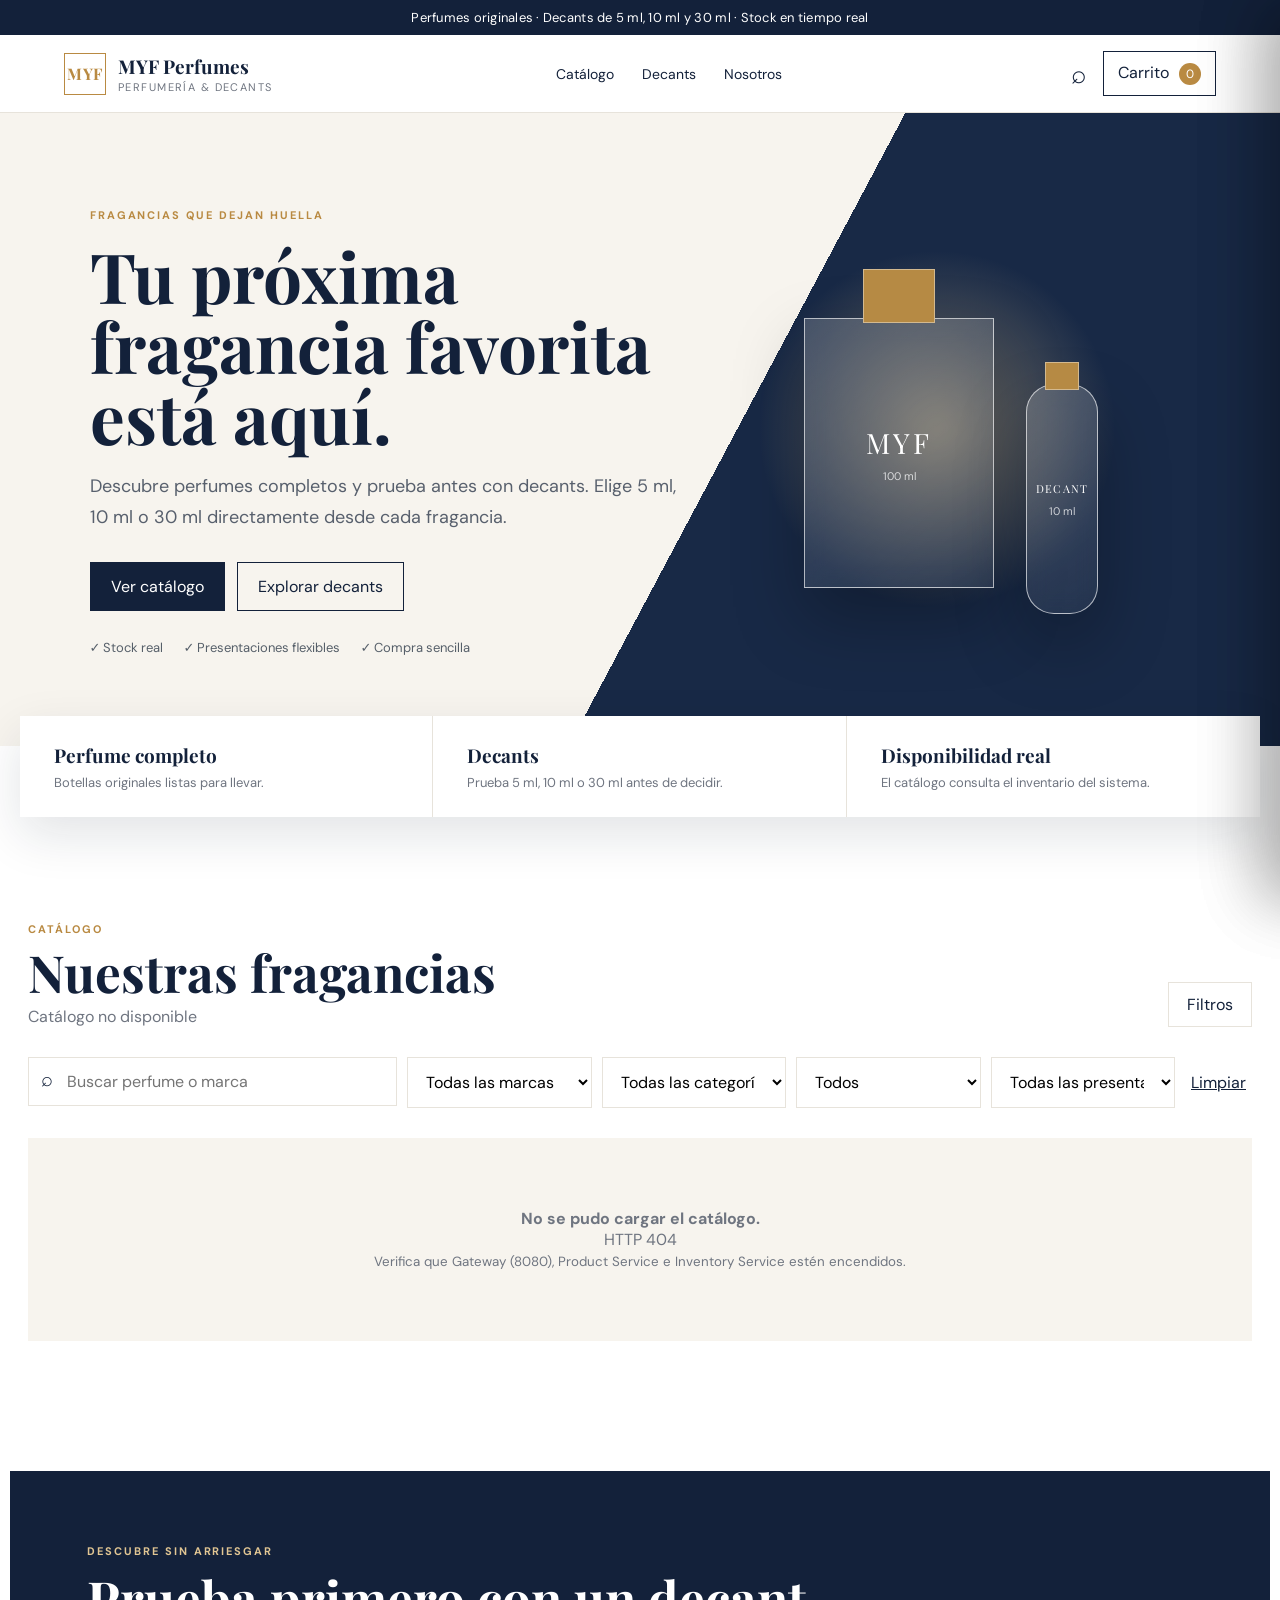
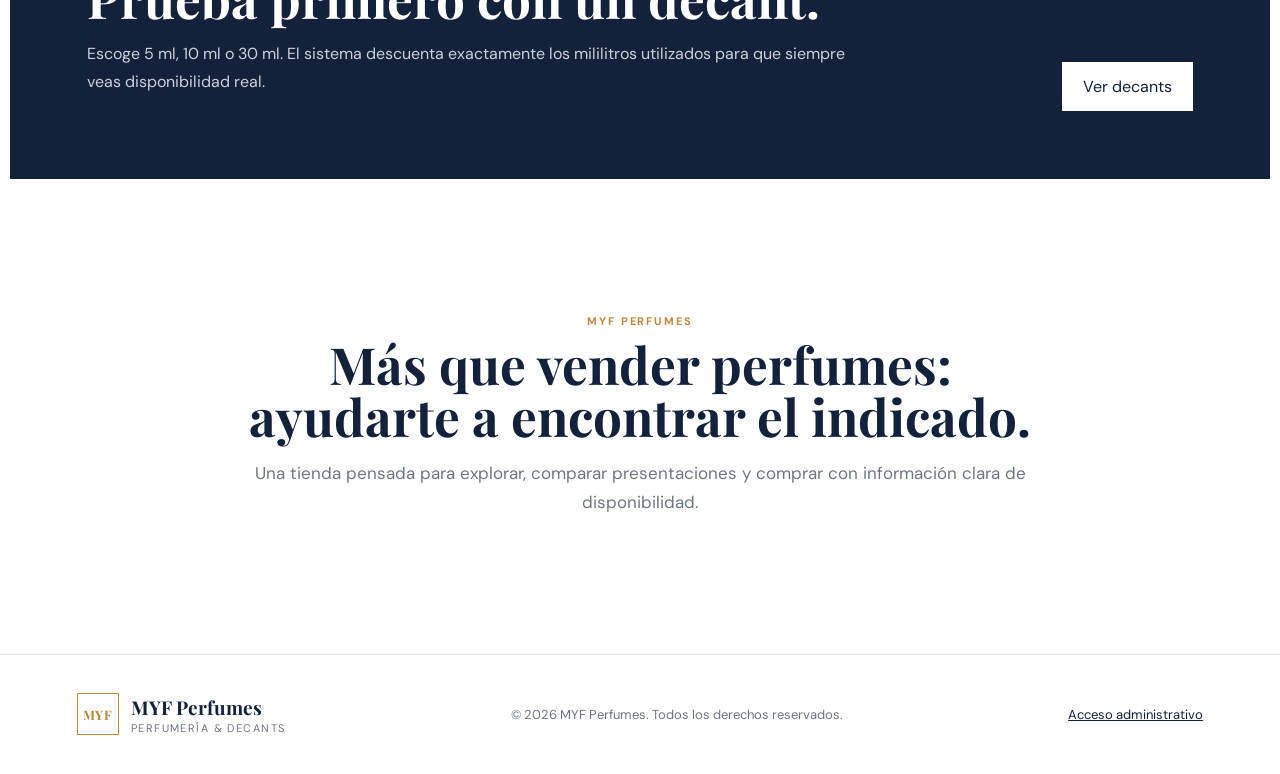
==== frontend/index.html @ 6dc984df "subir sistema MYFperfumeria" ====
<!doctype html>
<html lang="es">
<head>
  <meta charset="utf-8">
  <meta name="viewport" content="width=device-width,initial-scale=1">
  <meta name="description" content="MYF Perfumes - perfumes árabes, diseñador y decants de 5 ml, 10 ml y 30 ml.">
  <title>MYF Perfumes | Tienda</title>
  <link rel="preconnect" href="https://fonts.googleapis.com">
  <link rel="preconnect" href="https://fonts.gstatic.com" crossorigin>
  <link href="https://fonts.googleapis.com/css2?family=DM+Sans:wght@400;500;600;700&family=Playfair+Display:wght@600;700&display=swap" rel="stylesheet">
  <link rel="stylesheet" href="store.css">
</head>
<body>
<div class="announce">Perfumes originales · Decants de 5 ml, 10 ml y 30 ml · Stock en tiempo real</div>
<header class="site-header">
  <a class="brand" href="#top"><span class="brand-mark">MYF</span><span><b>MYF Perfumes</b><small>Perfumería & Decants</small></span></a>
  <nav class="desktop-nav"><a href="#catalogo">Catálogo</a><a href="#decants">Decants</a><a href="#nosotros">Nosotros</a></nav>
  <div class="header-actions">
    <button class="icon-button" id="openSearch" aria-label="Buscar">⌕</button>
    <button class="cart-button" id="openCart">Carrito <span id="cartCount">0</span></button>
  </div>
</header>

<main id="top">
  <section class="hero">
    <div class="hero-copy">
      <span class="eyebrow">Fragancias que dejan huella</span>
      <h1>Tu próxima fragancia favorita está aquí.</h1>
      <p>Descubre perfumes completos y prueba antes con decants. Elige 5 ml, 10 ml o 30 ml directamente desde cada fragancia.</p>
      <div class="hero-actions"><a class="btn primary" href="#catalogo">Ver catálogo</a><a class="btn secondary" href="#decants">Explorar decants</a></div>
      <div class="hero-points"><span>✓ Stock real</span><span>✓ Presentaciones flexibles</span><span>✓ Compra sencilla</span></div>
    </div>
    <div class="hero-art" aria-hidden="true">
      <div class="bottle bottle-one"><span>MYF</span><i>100 ml</i></div>
      <div class="bottle bottle-two"><span>DECANT</span><i>10 ml</i></div>
      <div class="glow"></div>
    </div>
  </section>

  <section class="benefits">
    <article><b>Perfume completo</b><span>Botellas originales listas para llevar.</span></article>
    <article><b>Decants</b><span>Prueba 5 ml, 10 ml o 30 ml antes de decidir.</span></article>
    <article><b>Disponibilidad real</b><span>El catálogo consulta el inventario del sistema.</span></article>
  </section>

  <section class="catalog-section" id="catalogo">
    <div class="section-heading">
      <div><span class="eyebrow">Catálogo</span><h2>Nuestras fragancias</h2><p id="productCount">Cargando productos...</p></div>
      <button class="filter-toggle" id="filterButton">Filtros</button>
    </div>
    <div class="catalog-tools" id="filtersPanel">
      <label class="search-field"><span>⌕</span><input id="searchProduct" placeholder="Buscar perfume o marca"></label>
      <select id="filterBrand"><option value="">Todas las marcas</option></select>
      <select id="filterCategory"><option value="">Todas las categorías</option></select>
      <select id="filterGender"><option value="">Todos</option><option value="HOMBRE">Hombre</option><option value="MUJER">Mujer</option><option value="UNISEX">Unisex</option></select>
      <select id="filterType"><option value="">Todas las presentaciones</option><option value="BOTELLA">Botella</option><option value="DECANT">Decants</option></select>
      <button class="text-button" id="clearFilters">Limpiar</button>
    </div>
    <div class="product-grid" id="catalogProducts"><div class="loading-card">Cargando catálogo...</div></div>
  </section>

  <section class="decant-banner" id="decants">
    <div><span class="eyebrow light">Descubre sin arriesgar</span><h2>Prueba primero con un decant.</h2><p>Escoge 5 ml, 10 ml o 30 ml. El sistema descuenta exactamente los mililitros utilizados para que siempre veas disponibilidad real.</p></div>
    <a class="btn light-btn" href="#catalogo" data-decant-filter>Ver decants</a>
  </section>

  <section class="about" id="nosotros">
    <span class="eyebrow">MYF Perfumes</span><h2>Más que vender perfumes: ayudarte a encontrar el indicado.</h2><p>Una tienda pensada para explorar, comparar presentaciones y comprar con información clara de disponibilidad.</p>
  </section>
</main>

<footer><div class="brand footer-brand"><span class="brand-mark">MYF</span><span><b>MYF Perfumes</b><small>Perfumería & Decants</small></span></div><p>© 2026 MYF Perfumes. Todos los derechos reservados.</p><a href="admin.html">Acceso administrativo</a></footer>

<div class="overlay" id="productOverlay"></div>
<aside class="product-drawer" id="productPanel" aria-hidden="true">
  <button class="drawer-close" id="closeProduct">×</button>
  <div id="productDetail"></div>
</aside>

<div class="overlay" id="cartOverlay"></div>
<aside class="cart-panel" id="cartPanel" aria-hidden="true">
  <div class="cart-head"><div><small>Tu selección</small><h3>Carrito</h3></div><button class="drawer-close" id="closeCart">×</button></div>
  <div class="cart-items" id="cartItems"></div>
  <div class="cart-summary"><div><span>Subtotal</span><b id="cartSubtotal">S/ 0.00</b></div><div class="total"><span>Total</span><b id="cartTotal">S/ 0.00</b></div><button class="btn primary full" id="checkoutButton">Continuar compra</button></div>
</aside>

<div class="modal-wrap" id="checkoutModal" aria-hidden="true">
  <div class="modal-card">
    <button class="drawer-close" id="closeCheckout">×</button>
    <span class="eyebrow">Finalizar compra</span><h2>Tus datos</h2>
    <form id="checkoutForm">

      <div class="form-grid">

        <label>
          Nombre completo
          <input id="customerName" required>
        </label>

        <label>
          Teléfono
          <input id="customerPhone" required>
        </label>

        <label>
          Correo
          <input id="customerEmail" type="email">
        </label>

      </div>


      <!-- TIPO DE ENTREGA -->

      <label>
        Tipo de entrega

        <select id="customerDelivery" required>
          <option value="RECOJO">Recojo</option>
          <option value="DELIVERY">Delivery</option>
        </select>
      </label>


      <!-- DIRECCIÓN - SOLO PARA DELIVERY -->

      <div id="deliveryAddressBox" style="display:none;">

        <label>
          Dirección de entrega / referencia

          <input
                  id="customerAddress"
                  placeholder="Ej. Av. Lima 123, referencia..."
          >

        </label>

      </div>


      <!-- MÉTODO DE PAGO -->

      <label>
        Método de pago

        <select id="customerPayment" required>
          <option value="YAPE">Yape</option>
          <option value="PLIN">Plin</option>
          <option value="TRANSFERENCIA">Transferencia bancaria</option>
          <option value="EFECTIVO">Efectivo</option>
        </select>

      </label>


      <!-- INFORMACIÓN DEL MÉTODO DE PAGO -->

      <div id="paymentInfo" style="display:none;"></div>

      <!-- COMPROBANTE DE PAGO -->

      <div id="paymentProofBox" style="display:none; margin-top:15px;">

        <label>
          Adjuntar comprobante de pago

          <input
                  id="paymentProof"
                  type="file"
                  accept="image/png,image/jpeg,image/webp"
          >
        </label>

        <small style="display:block; margin-top:6px;">
          Adjunta una captura de tu pago por Yape, Plin o transferencia.
        </small>

        <div
                id="paymentProofPreviewBox"
                style="display:none; margin-top:12px;"
        >

          <p style="margin-bottom:8px;">
            <strong>Comprobante seleccionado:</strong>
          </p>

          <img
                  id="paymentProofPreview"
                  alt="Vista previa del comprobante"
                  style="
        width:100%;
        max-width:220px;
        max-height:280px;
        object-fit:contain;
        border-radius:10px;
        border:1px solid #ddd;
        background:#f7f7f7;
        padding:5px;
      "
          >

        </div>

      </div>
      <!-- NOTAS -->

      <label>
        Notas del pedido

        <textarea
                id="customerNotes"
                rows="3"
                placeholder="Ej. horario de entrega, indicaciones adicionales..."
        ></textarea>

      </label>


      <!-- TOTAL -->

      <div class="checkout-total">

        <span>Total del pedido</span>

        <b id="checkoutTotal">
          S/ 0.00
        </b>

      </div>


      <button
              class="btn primary full"
              id="confirmOrder"
              type="submit"
      >
        Confirmar pedido
      </button>


      <p
              class="form-message"
              id="checkoutMsg"
      ></p>

    </form>
  </div>
</div>

<div class="toast" id="toast"></div>
<script src="store.js"></script>
</body>
</html>
---- frontend/store.css ----
:root{--ink:#13213a;--ink2:#1c2f50;--gold:#b98a42;--gold2:#e1c693;--cream:#f7f4ee;--paper:#fff;--muted:#6f7580;--line:#e7e3db;--success:#1f7a58;--danger:#9a3b3b;--shadow:0 18px 50px rgba(18,30,51,.12);font-family:"DM Sans",system-ui,sans-serif;color:var(--ink);background:#fff}*{box-sizing:border-box}html{scroll-behavior:smooth}body{margin:0;background:#fff}button,input,select,textarea{font:inherit}.announce{background:var(--ink);color:#fff;text-align:center;padding:9px 14px;font-size:13px;letter-spacing:.02em}.site-header{height:78px;display:flex;align-items:center;justify-content:space-between;padding:0 clamp(18px,5vw,76px);border-bottom:1px solid var(--line);position:sticky;top:0;background:rgba(255,255,255,.94);backdrop-filter:blur(18px);z-index:30}.brand{display:flex;gap:12px;align-items:center;text-decoration:none;color:inherit}.brand-mark{width:42px;height:42px;border:1px solid var(--gold);display:grid;place-items:center;font-family:"Playfair Display",serif;font-weight:700;color:var(--gold);letter-spacing:.05em}.brand b{display:block;font-family:"Playfair Display",serif;font-size:19px}.brand small{display:block;color:var(--muted);font-size:11px;text-transform:uppercase;letter-spacing:.13em;margin-top:1px}.desktop-nav{display:flex;gap:28px}.desktop-nav a{color:var(--ink);text-decoration:none;font-size:14px}.header-actions{display:flex;gap:10px}.icon-button,.cart-button,.filter-toggle,.text-button,.drawer-close{border:0;background:none;cursor:pointer;color:var(--ink)}.icon-button{font-size:26px}.cart-button{border:1px solid var(--ink);padding:10px 14px}.cart-button span{background:var(--gold);color:#fff;border-radius:50px;min-width:22px;height:22px;display:inline-grid;place-items:center;margin-left:6px;font-size:12px}.hero{min-height:590px;background:linear-gradient(118deg,#f7f4ee 0 56%,#182946 56%);display:grid;grid-template-columns:1.08fr .92fr;align-items:center;padding:clamp(48px,7vw,100px) clamp(20px,7vw,110px);overflow:hidden}.hero-copy{max-width:650px}.eyebrow{text-transform:uppercase;letter-spacing:.18em;font-size:11px;color:var(--gold);font-weight:700}.hero h1,.section-heading h2,.decant-banner h2,.about h2,.modal-card h2{font-family:"Playfair Display",serif;font-size:clamp(42px,5.4vw,76px);line-height:1.02;margin:16px 0 20px}.hero p{font-size:18px;line-height:1.7;color:#58606d;max-width:620px}.hero-actions{display:flex;gap:12px;margin-top:30px}.btn{display:inline-flex;align-items:center;justify-content:center;border:1px solid transparent;padding:13px 20px;text-decoration:none;cursor:pointer;transition:.2s}.btn.primary{background:var(--ink);color:#fff}.btn.primary:hover{background:var(--gold)}.btn.secondary{border-color:var(--ink);color:var(--ink);background:transparent}.btn.full{width:100%}.hero-points{display:flex;gap:20px;margin-top:28px;font-size:13px;color:#565f69;flex-wrap:wrap}.hero-art{height:430px;position:relative;display:flex;align-items:center;justify-content:center}.glow{position:absolute;width:360px;height:360px;border-radius:50%;background:radial-gradient(circle,rgba(225,198,147,.48),rgba(225,198,147,0) 70%)}.bottle{position:absolute;border:1px solid rgba(255,255,255,.65);background:linear-gradient(145deg,rgba(255,255,255,.18),rgba(255,255,255,.05));box-shadow:0 30px 70px rgba(0,0,0,.28);backdrop-filter:blur(10px);color:#fff;display:flex;flex-direction:column;align-items:center;justify-content:center;font-family:"Playfair Display",serif;z-index:2}.bottle:before{content:"";position:absolute;top:-50px;width:70px;height:52px;background:#b68a44;border:1px solid rgba(255,255,255,.4)}.bottle-one{width:190px;height:270px;transform:translate(-38px,24px)}.bottle-two{width:72px;height:230px;transform:translate(125px,70px);border-radius:28px}.bottle-two:before{width:32px;height:26px;top:-23px}.bottle span{font-size:28px;letter-spacing:.12em}.bottle-two span{font-size:11px}.bottle i{font-family:"DM Sans";font-style:normal;font-size:11px;margin-top:8px;opacity:.75}.benefits{display:grid;grid-template-columns:repeat(3,1fr);max-width:1240px;margin:-30px auto 0;background:#fff;box-shadow:var(--shadow);position:relative;z-index:4}.benefits article{padding:26px 34px;border-right:1px solid var(--line)}.benefits article:last-child{border:0}.benefits b,.benefits span{display:block}.benefits b{font-family:"Playfair Display",serif;font-size:19px}.benefits span{color:var(--muted);font-size:13px;margin-top:6px}.catalog-section{max-width:1320px;margin:0 auto;padding:100px 28px}.section-heading{display:flex;justify-content:space-between;align-items:end}.section-heading h2,.about h2{font-size:clamp(38px,4vw,58px);margin:8px 0}.section-heading p{color:var(--muted);margin:0}.filter-toggle{border:1px solid var(--line);padding:11px 18px}.catalog-tools{margin:30px 0;display:grid;grid-template-columns:minmax(240px,2fr) repeat(4,minmax(125px,1fr)) auto;gap:10px}.catalog-tools input,.catalog-tools select,.modal-card input,.modal-card select,.modal-card textarea{width:100%;border:1px solid var(--line);background:#fff;padding:13px 14px;outline:none}.search-field{position:relative}.search-field span{position:absolute;left:13px;top:9px;font-size:20px}.search-field input{padding-left:38px}.text-button{text-decoration:underline}.product-grid{display:grid;grid-template-columns:repeat(4,minmax(0,1fr));gap:22px}.product-card{border:1px solid var(--line);background:#fff;position:relative;transition:.25s;min-width:0}.product-card:hover{transform:translateY(-4px);box-shadow:var(--shadow)}.product-media{height:300px;background:linear-gradient(145deg,#f7f4ee,#eeebe4);display:grid;place-items:center;overflow:hidden;cursor:pointer}.product-media img{width:100%;height:100%;object-fit:contain;padding:22px;transition:.25s}.product-card:hover .product-media img{transform:scale(1.025)}.placeholder-bottle{width:95px;height:170px;background:linear-gradient(150deg,#223a61,#101b30);position:relative;box-shadow:0 20px 35px rgba(18,32,53,.22);display:grid;place-items:center;color:#d8bd84;font-family:"Playfair Display";font-size:14px}.placeholder-bottle:before{content:"";position:absolute;top:-32px;width:45px;height:34px;background:#b98a42}.stock-pill{position:absolute;top:14px;left:14px;background:#fff;padding:7px 10px;font-size:11px;z-index:2}.stock-pill.ok{color:var(--success)}.stock-pill.low{color:#9a6b15}.stock-pill.out{color:var(--danger)}.product-body{padding:18px}.product-brand{text-transform:uppercase;color:var(--gold);font-size:10px;letter-spacing:.12em}.product-name{font-family:"Playfair Display";font-size:21px;margin:6px 0 7px;white-space:nowrap;overflow:hidden;text-overflow:ellipsis}.product-meta{color:var(--muted);font-size:12px;min-height:18px}.product-price{font-weight:700;font-size:18px;margin-top:14px}.product-action{width:100%;margin-top:14px;border:1px solid var(--ink);padding:11px;background:#fff;color:var(--ink);cursor:pointer}.product-action:hover{background:var(--ink);color:#fff}.loading-card,.empty-state{grid-column:1/-1;padding:70px;text-align:center;color:var(--muted);background:var(--cream)}.decant-banner{max-width:1260px;margin:30px auto 90px;padding:68px clamp(28px,6vw,85px);background:var(--ink);color:#fff;display:flex;align-items:end;justify-content:space-between;gap:45px}.decant-banner>div{max-width:760px}.decant-banner h2{font-size:clamp(38px,4vw,58px);margin:12px 0}.decant-banner p{color:#cbd2dc;line-height:1.7}.eyebrow.light{color:var(--gold2)}.light-btn{background:#fff;color:var(--ink);white-space:nowrap}.about{max-width:850px;margin:0 auto;padding:40px 28px 120px;text-align:center}.about p{color:var(--muted);font-size:17px;line-height:1.7}footer{padding:38px clamp(22px,6vw,90px);border-top:1px solid var(--line);display:flex;align-items:center;justify-content:space-between;gap:20px;color:var(--muted);font-size:13px}footer a{color:var(--ink)}.footer-brand{color:var(--ink)}.overlay{position:fixed;inset:0;background:rgba(10,18,31,.52);opacity:0;pointer-events:none;transition:.25s;z-index:50}.overlay.open{opacity:1;pointer-events:auto}.cart-panel,.product-drawer{position:fixed;right:0;top:0;height:100vh;background:#fff;width:min(480px,94vw);z-index:60;transform:translateX(100%);transition:.3s;box-shadow:-20px 0 60px rgba(0,0,0,.18);display:flex;flex-direction:column}.cart-panel.open,.product-drawer.open{transform:none}.product-drawer{width:min(620px,96vw);overflow:auto}.drawer-close{font-size:32px;line-height:1;position:absolute;right:20px;top:18px;z-index:3}.cart-head{padding:26px 28px 20px;border-bottom:1px solid var(--line)}.cart-head small{color:var(--gold);text-transform:uppercase;letter-spacing:.15em}.cart-head h3{font-family:"Playfair Display";font-size:32px;margin:2px 0}.cart-items{padding:8px 28px;overflow:auto;flex:1}.cart-row{display:grid;grid-template-columns:68px 1fr auto;gap:13px;padding:18px 0;border-bottom:1px solid var(--line)}.cart-thumb{height:78px;background:var(--cream);display:grid;place-items:center}.cart-thumb img{max-width:100%;max-height:100%;object-fit:contain}.cart-row h4{margin:0 0 3px;font-family:"Playfair Display"}.cart-row small{color:var(--muted)}.qty{display:flex;align-items:center;gap:9px;margin-top:9px}.qty button{width:25px;height:25px;background:#fff;border:1px solid var(--line);cursor:pointer}.remove{border:0;background:none;color:var(--danger);cursor:pointer;font-size:12px}.cart-summary{padding:22px 28px;border-top:1px solid var(--line)}.cart-summary>div{display:flex;justify-content:space-between;padding:7px 0}.cart-summary .total{font-size:19px;margin-bottom:12px}.detail-media{height:360px;background:var(--cream);display:grid;place-items:center}.detail-media img{max-width:80%;max-height:90%;object-fit:contain}.detail-content{padding:30px}.detail-content h2{font-family:"Playfair Display";font-size:38px;margin:7px 0}.detail-description{color:var(--muted);line-height:1.65}.presentation-list{display:grid;gap:9px;margin:22px 0}.presentation-option{border:1px solid var(--line);padding:13px;display:flex;align-items:center;justify-content:space-between;cursor:pointer}.presentation-option.selected{border-color:var(--gold);box-shadow:0 0 0 1px var(--gold) inset}.presentation-option.disabled{opacity:.45;cursor:not-allowed}.presentation-option b{display:block}.presentation-option small{color:var(--muted)}.detail-buy{display:grid;grid-template-columns:110px 1fr;gap:10px}.qty-box{border:1px solid var(--line);display:flex;align-items:center;justify-content:space-between}.qty-box button{border:0;background:none;font-size:20px;cursor:pointer}.detail-stock{font-size:13px;margin:12px 0;color:var(--success)}.modal-wrap{position:fixed;inset:0;background:rgba(10,18,31,.63);z-index:80;display:none;align-items:center;justify-content:center;padding:20px}.modal-wrap.open{display:flex}.modal-card{position:relative;background:#fff;width:min(720px,96vw);max-height:92vh;overflow:auto;padding:34px}.modal-card h2{font-size:42px;margin:8px 0 20px}.modal-card label{font-size:12px;color:#505764;display:block;margin-bottom:13px}.modal-card input,.modal-card select,.modal-card textarea{display:block;margin-top:6px;color:var(--ink)}.form-grid{display:grid;grid-template-columns:1fr 1fr;gap:0 14px}.checkout-total{display:flex;justify-content:space-between;border-top:1px solid var(--line);padding:16px 0;font-size:20px}.form-message{min-height:18px;color:var(--danger);font-size:13px}.toast{position:fixed;left:50%;bottom:28px;transform:translate(-50%,30px);background:var(--ink);color:#fff;padding:13px 18px;z-index:100;opacity:0;pointer-events:none;transition:.25s}.toast.show{opacity:1;transform:translate(-50%,0)}
@media(max-width:1000px){.product-grid{grid-template-columns:repeat(3,1fr)}.catalog-tools{grid-template-columns:1fr 1fr}.hero{grid-template-columns:1fr;min-height:auto;background:var(--cream)}.hero-art{background:var(--ink);margin:30px -8vw -8vw}.desktop-nav{display:none}.benefits{margin:0;box-shadow:none;border-bottom:1px solid var(--line)}}
@media(max-width:720px){.site-header{height:68px;padding:0 15px}.brand small{display:none}.header-actions .icon-button{display:none}.hero{padding:54px 22px}.hero h1{font-size:46px}.hero-art{height:330px;margin:35px -22px -54px}.benefits{grid-template-columns:1fr}.benefits article{border-right:0;border-bottom:1px solid var(--line)}.catalog-section{padding:70px 14px}.section-heading{align-items:center}.catalog-tools{grid-template-columns:1fr;display:none}.catalog-tools.open{display:grid}.product-grid{grid-template-columns:repeat(2,minmax(0,1fr));gap:10px}.product-media{height:220px}.product-body{padding:13px}.product-name{font-size:17px}.decant-banner{margin:10px 14px 70px;padding:45px 24px;display:block}.decant-banner .btn{margin-top:18px}.about{padding-bottom:80px}footer{flex-direction:column;text-align:center}.form-grid{grid-template-columns:1fr}.detail-buy{grid-template-columns:1fr}.hero-points{gap:10px}.cart-panel{width:100vw}.product-drawer{width:100vw}}
@media(max-width:430px){.product-grid{grid-template-columns:1fr 1fr}.product-media{height:185px}.stock-pill{font-size:9px}.product-meta{font-size:10px}.product-price{font-size:15px}.product-action{font-size:12px;padding:9px}.brand b{font-size:16px}.brand-mark{width:36px;height:36px}}
/* =========================================
   MEJORA DE IMÁGENES DE PRODUCTOS
   ========================================= */

/* Imagen en las tarjetas del catálogo */
.product-media {
    height: 280px;
    padding: 18px;
    background: #f7f4ee;
    display: flex;
    align-items: center;
    justify-content: center;
    overflow: hidden;
}

.product-media img {
    width: 100%;
    height: 100%;
    max-width: 230px;
    max-height: 245px;
    object-fit: contain;
    object-position: center;
    padding: 0;
}


/* Ventana Ver opciones */
.detail-media {
    height: 300px;
    padding: 25px;
    background: #f7f4ee;
    display: flex;
    align-items: center;
    justify-content: center;
    overflow: hidden;
}

.detail-media img {
    width: 100%;
    height: 100%;
    max-width: 260px;
    max-height: 250px;
    object-fit: contain;
    object-position: center;
}


/* En celulares */
@media (max-width: 720px) {

    .product-media {
        height: 210px;
        padding: 12px;
    }

    .product-media img {
        max-width: 170px;
        max-height: 185px;
    }

    .detail-media {
        height: 260px;
        padding: 20px;
    }

    .detail-media img {
        max-width: 220px;
        max-height: 220px;
    }
}
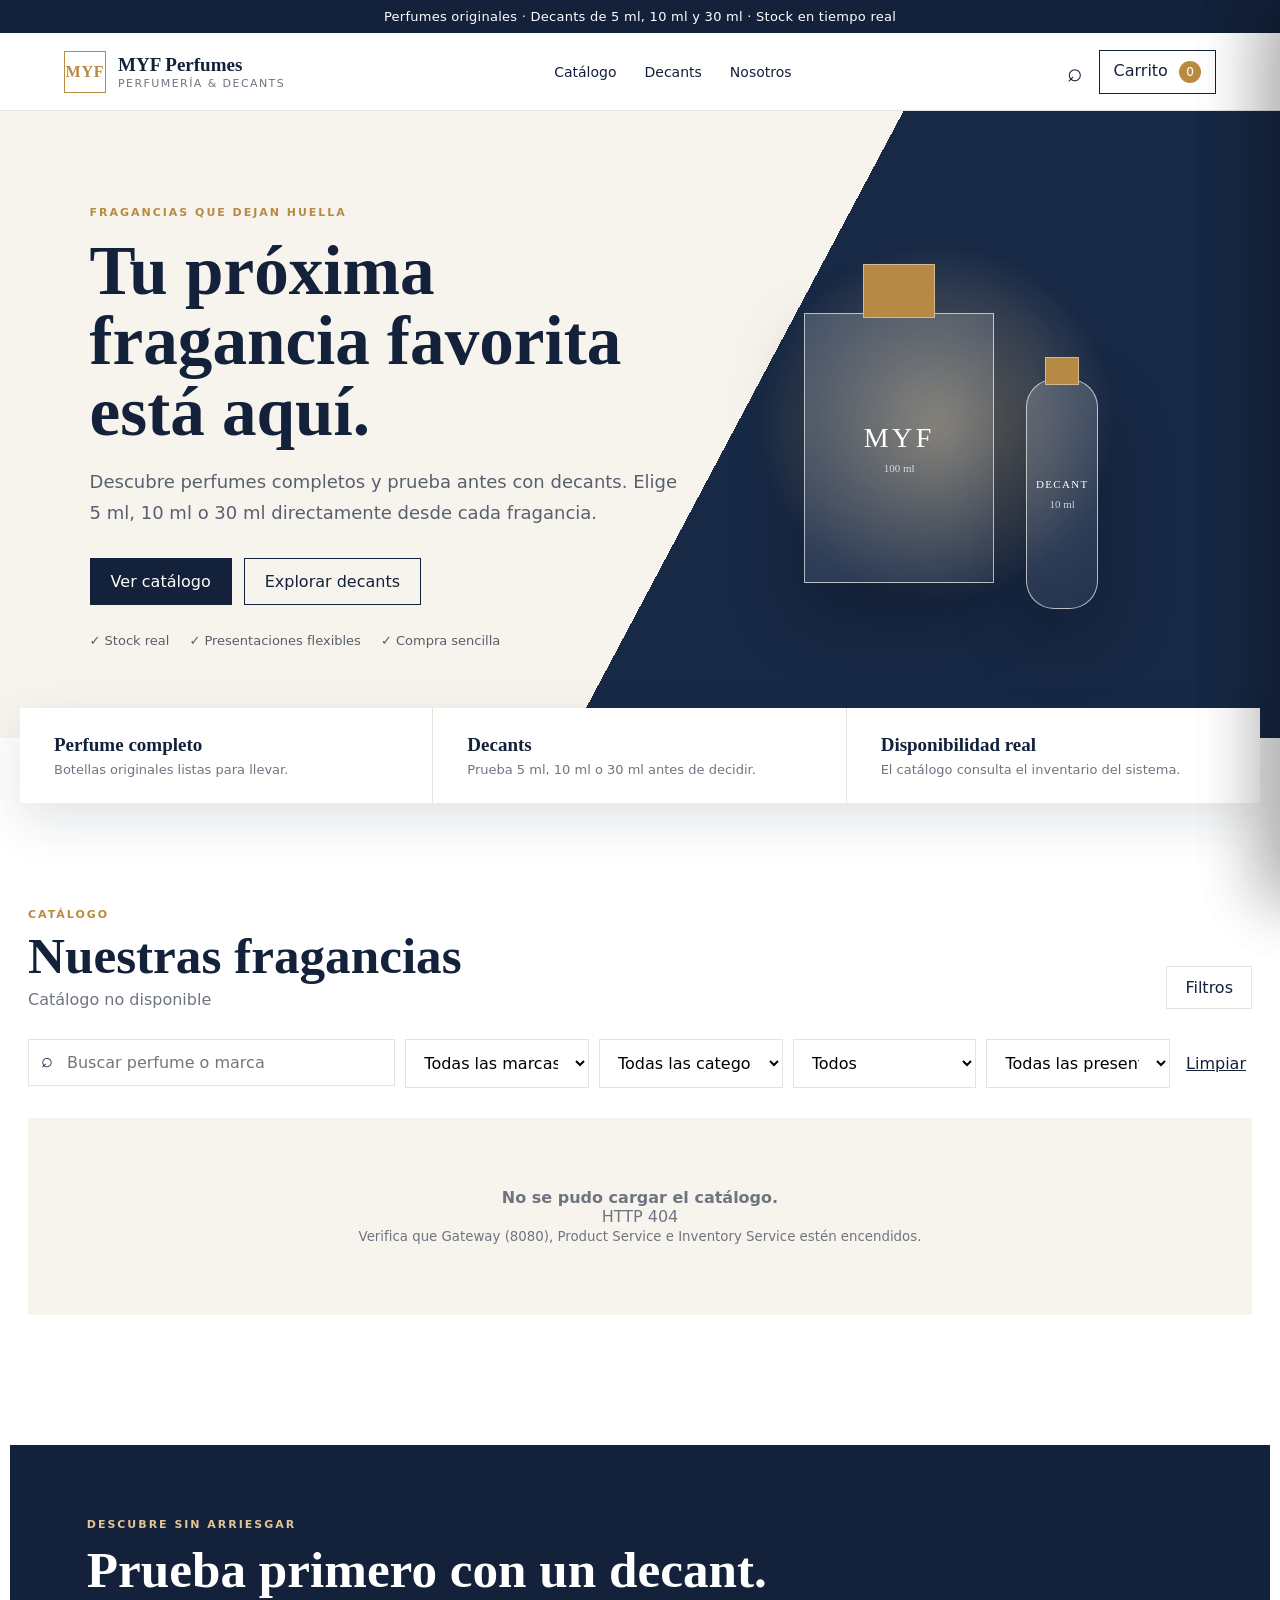
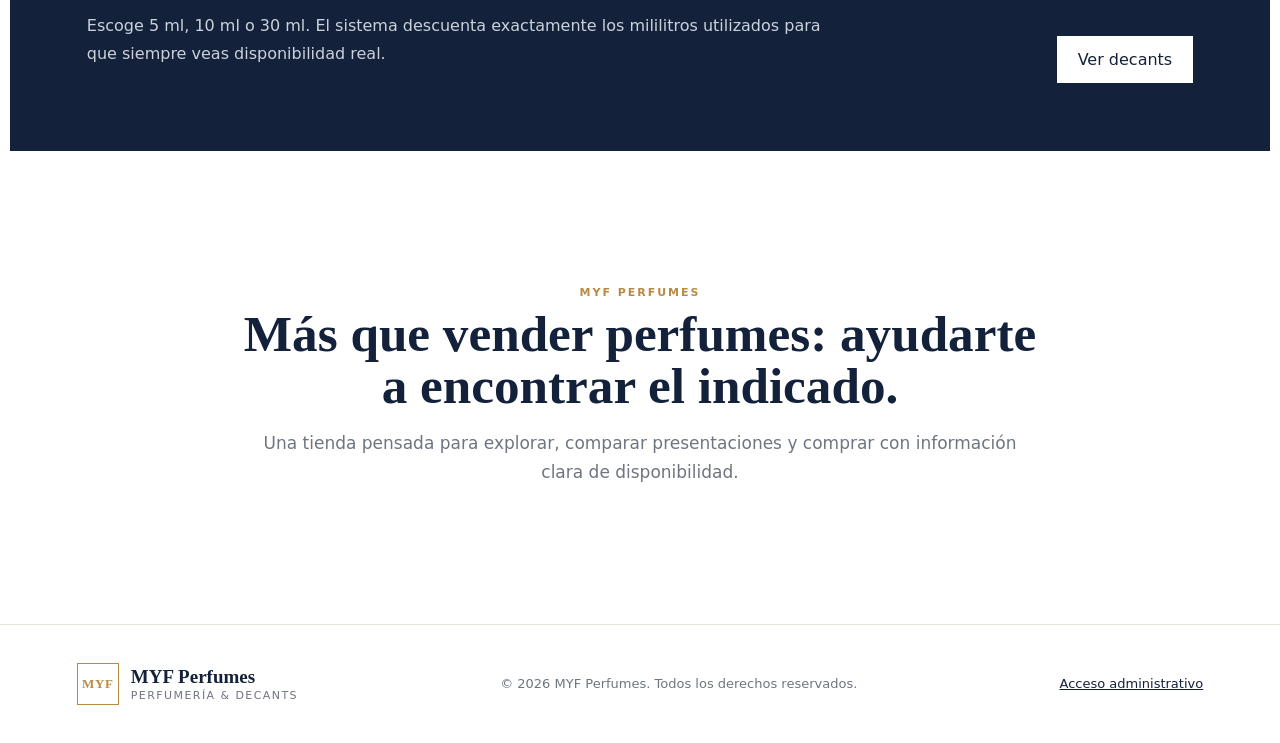
==== commit 9c41bd36: "Enforce Netlify content security policy Co-authored-by: Copilot <223556219+Copilot@users.noreply.git" ====
--- a/frontend/index.html
+++ b/frontend/index.html
@@ -5,9 +5,6 @@
   <meta name="viewport" content="width=device-width,initial-scale=1">
   <meta name="description" content="MYF Perfumes - perfumes árabes, diseñador y decants de 5 ml, 10 ml y 30 ml.">
   <title>MYF Perfumes | Tienda</title>
-  <link rel="preconnect" href="https://fonts.googleapis.com">
-  <link rel="preconnect" href="https://fonts.gstatic.com" crossorigin>
-  <link href="https://fonts.googleapis.com/css2?family=DM+Sans:wght@400;500;600;700&family=Playfair+Display:wght@600;700&display=swap" rel="stylesheet">
   <link rel="stylesheet" href="store.css">
 </head>
 <body>
@@ -249,6 +246,7 @@
 </div>
 
 <div class="toast" id="toast"></div>
+<script src="runtime-config.js"></script>
 <script src="store.js"></script>
 </body>
 </html>
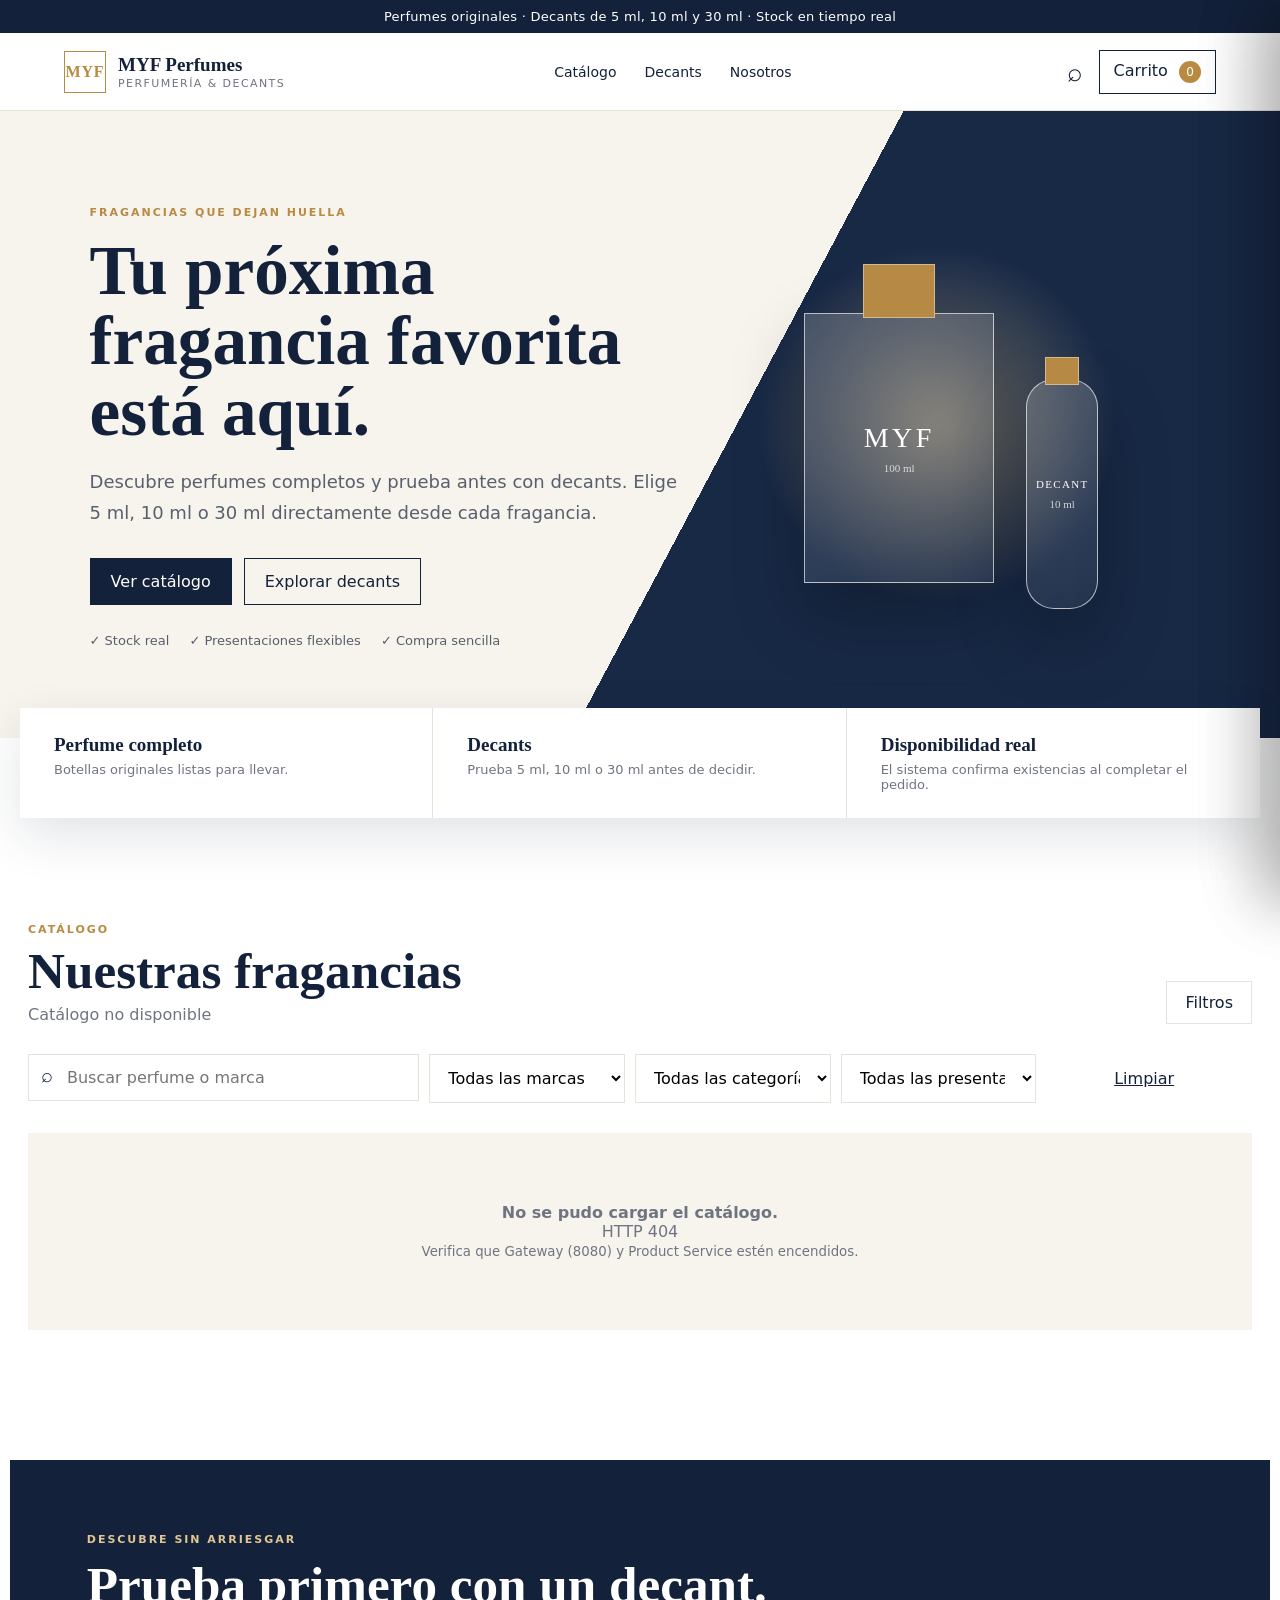
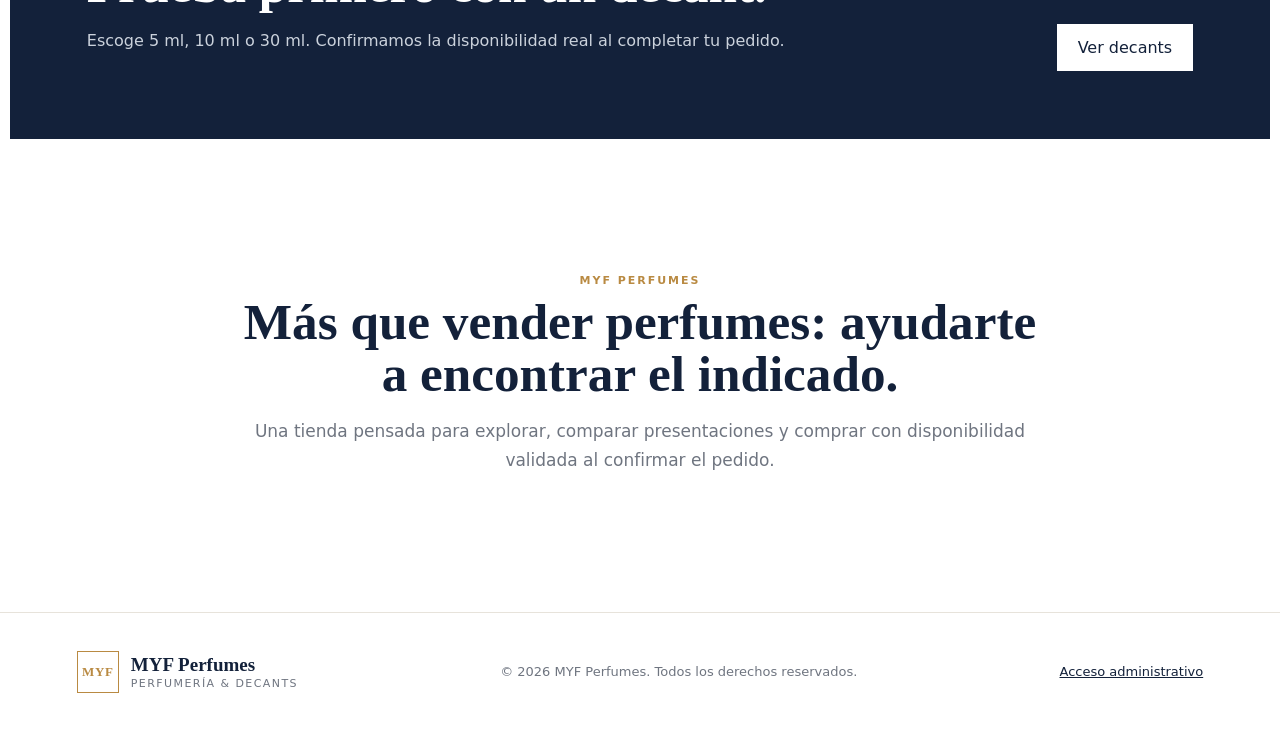
==== commit c7bfbfc8: "Secure APIs and update Postman routes Route service requests through the gateway and validate produc" ====
--- a/frontend/index.html
+++ b/frontend/index.html
@@ -37,7 +37,7 @@
   <section class="benefits">
     <article><b>Perfume completo</b><span>Botellas originales listas para llevar.</span></article>
     <article><b>Decants</b><span>Prueba 5 ml, 10 ml o 30 ml antes de decidir.</span></article>
-    <article><b>Disponibilidad real</b><span>El catálogo consulta el inventario del sistema.</span></article>
+    <article><b>Disponibilidad real</b><span>El sistema confirma existencias al completar el pedido.</span></article>
   </section>
 
   <section class="catalog-section" id="catalogo">
@@ -49,7 +49,6 @@
       <label class="search-field"><span>⌕</span><input id="searchProduct" placeholder="Buscar perfume o marca"></label>
       <select id="filterBrand"><option value="">Todas las marcas</option></select>
       <select id="filterCategory"><option value="">Todas las categorías</option></select>
-      <select id="filterGender"><option value="">Todos</option><option value="HOMBRE">Hombre</option><option value="MUJER">Mujer</option><option value="UNISEX">Unisex</option></select>
       <select id="filterType"><option value="">Todas las presentaciones</option><option value="BOTELLA">Botella</option><option value="DECANT">Decants</option></select>
       <button class="text-button" id="clearFilters">Limpiar</button>
     </div>
@@ -57,12 +56,12 @@
   </section>
 
   <section class="decant-banner" id="decants">
-    <div><span class="eyebrow light">Descubre sin arriesgar</span><h2>Prueba primero con un decant.</h2><p>Escoge 5 ml, 10 ml o 30 ml. El sistema descuenta exactamente los mililitros utilizados para que siempre veas disponibilidad real.</p></div>
+    <div><span class="eyebrow light">Descubre sin arriesgar</span><h2>Prueba primero con un decant.</h2><p>Escoge 5 ml, 10 ml o 30 ml. Confirmamos la disponibilidad real al completar tu pedido.</p></div>
     <a class="btn light-btn" href="#catalogo" data-decant-filter>Ver decants</a>
   </section>
 
   <section class="about" id="nosotros">
-    <span class="eyebrow">MYF Perfumes</span><h2>Más que vender perfumes: ayudarte a encontrar el indicado.</h2><p>Una tienda pensada para explorar, comparar presentaciones y comprar con información clara de disponibilidad.</p>
+    <span class="eyebrow">MYF Perfumes</span><h2>Más que vender perfumes: ayudarte a encontrar el indicado.</h2><p>Una tienda pensada para explorar, comparar presentaciones y comprar con disponibilidad validada al confirmar el pedido.</p>
   </section>
 </main>
 
